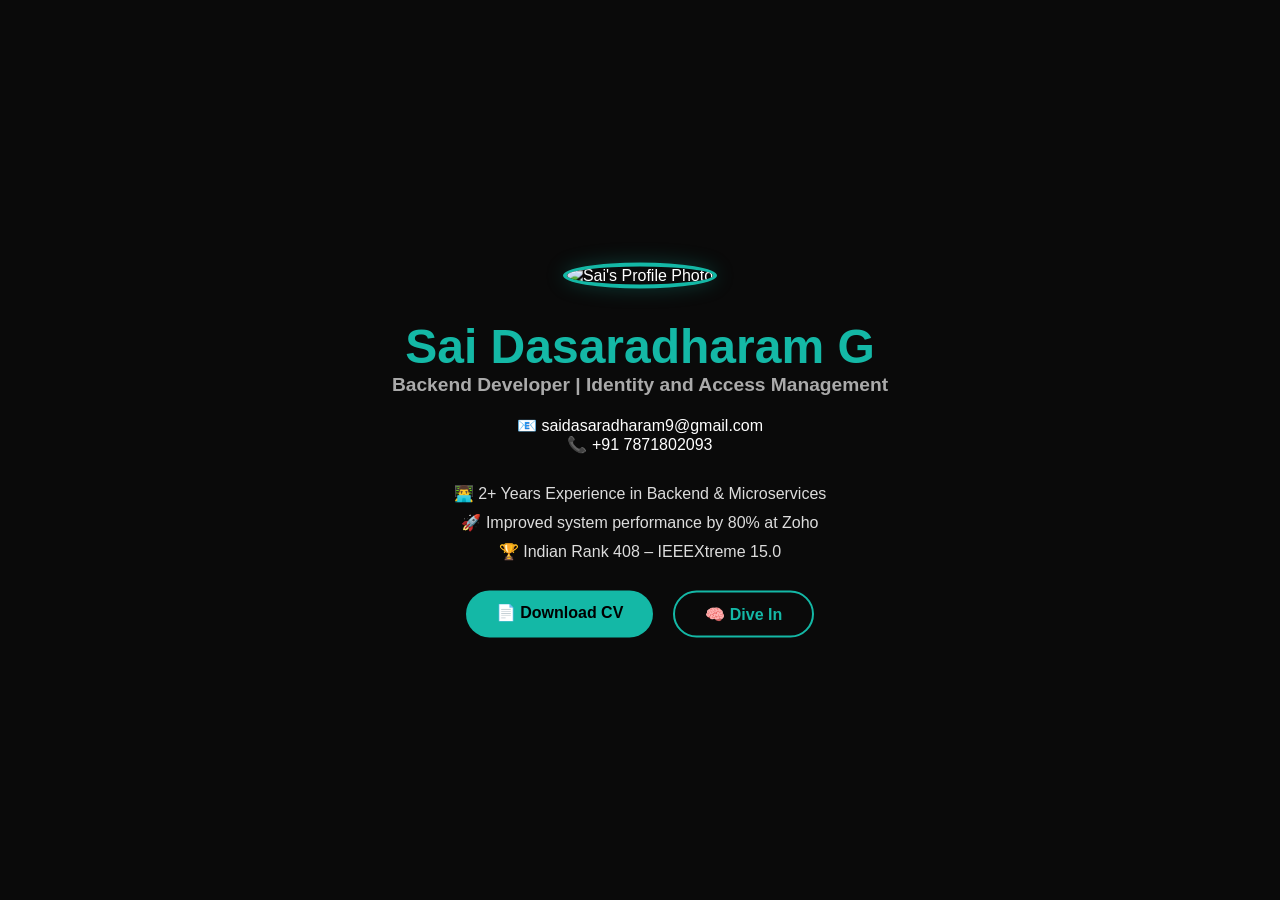
==== index.html @ e0811bea "Initial portfolio commit" ====
<!DOCTYPE html>
<html lang="en">
<head>
  <meta charset="UTF-8" />
  <meta name="viewport" content="width=device-width, initial-scale=1.0" />
  <title>Sai Dasaradharam G | Portfolio</title>
  <link rel="stylesheet" href="style.css" />
</head>
<body>
  <canvas id="bgCanvas"></canvas>
  <div class="main-container">
  <div class="profile">
    <img src="assets/sai.jpg" alt="Sai's Profile Photo" class="profile-pic" />
  </div>
  <h1 class="title">Sai Dasaradharam G</h1>
  <h2><p class="subtitle">Backend Developer | Identity and Access Management</p></h2>

  <div class="contact">
    <p class="contact-info">📧 saidasaradharam9@gmail.com</p>
    <p class="contact-info">📞 +91 7871802093</p>
  </div>

  <ul class="highlights">
    <li>👨‍💻 2+ Years Experience in Backend & Microservices</li>
    <li>🚀 Improved system performance by 80% at Zoho</li>
    <li>🏆 Indian Rank 408 – IEEEXtreme 15.0</li>
  </ul>

  <div class="buttons">
    <a href="assets/sai_cv.pdf" class="btn" >📄 Download CV</a>
    <a href="sai.html" class="btn fun">🧠 Dive In</a>
  </div>
</div>
</body>
---- style.css ----
* {
  margin: 0;
  padding: 0;
  box-sizing: border-box;
}

body, html {
  height: 100%;
  font-family: 'Segoe UI', sans-serif;
  background: #0a0a0a;
  color: #fff;
  overflow: hidden;
}
canvas {
  position: fixed;
  top: 0;
  left: 0;
  z-index: -1;
}

.main-container {
  text-align: center;
  position: absolute;
  top: 50%;
  left: 50%;
  transform: translate(-50%, -50%);
  width: 90%;
  max-width: 700px;
}

.title {
  font-size: 3rem;
  color: #14b8a6;
}

.subtitle {
  font-size: 1.2rem;
  color: #aaa;
  margin-bottom: 20px;
}

.contact-glow {
  font-size: 1.1rem;
  color: #00ffe1;
  margin: 10px 0;
  animation: glow 1.5s ease-in-out infinite alternate;
}

@keyframes glow {
  from {
    text-shadow: 0 0 5px #14b8a6;
  }
  to {
    text-shadow: 0 0 20px #0ff, 0 0 40px #0ff;
  }
}

.highlights {
  list-style: none;
  margin: 30px 0;
  font-size: 1rem;
  color: #ddd;
}

.highlights li {
  margin: 10px 0;
}

.buttons {
  margin-top: 30px;
  display: flex;
  justify-content: center;
  gap: 20px;
  flex-wrap: wrap;
}

.btn {
  background-color: #14b8a6;
  color: #000;
  text-decoration: none;
  padding: 12px 30px;
  border-radius: 30px;
  font-weight: bold;
  transition: 0.3s ease;
}

.btn:hover {
  background-color: #0d9488;
  transform: scale(1.05);
}

.btn.fun {
  background: transparent;
  border: 2px solid #14b8a6;
  color: #14b8a6;
}

.btn.fun:hover {
  background-color: #14b8a6;
  color: #000;
}
.btn.fun:active {
  transform: scale(0.95);
}
/* Profile Image Styling */
.profile {
  margin-bottom: 30px;
}

.profile-pic {
  width: 160px;
  height: 160px;
  object-fit: cover;
  border-radius: 50%;
  border: 4px solid #14b8a6;
  box-shadow: 0 0 20px #14b8a644;
  transition: transform 0.4s ease;
}

.profile-pic:hover {
  transform: scale(1.05);
}

/* SVG Background Decoration */
.bg-decor {
  position: fixed;
  top: 0;
  left: 0;
  z-index: -2;
  opacity: 0.3;
  pointer-events: none;
}
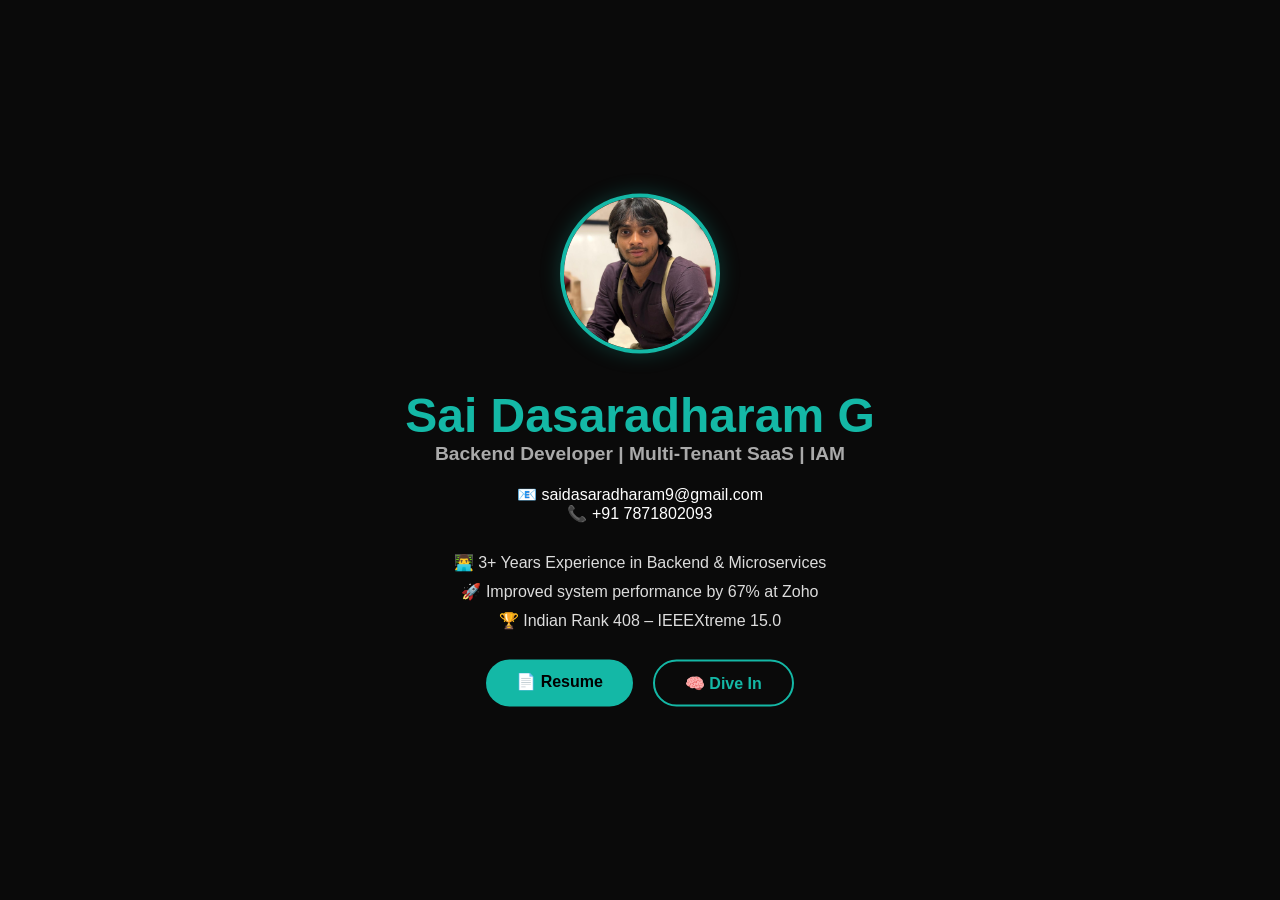
==== commit a79b24e2: "Update in content" ====
--- a/index.html
+++ b/index.html
@@ -13,7 +13,7 @@
     <img src="assets/sai.jpg" alt="Sai's Profile Photo" class="profile-pic" />
   </div>
   <h1 class="title">Sai Dasaradharam G</h1>
-  <h2><p class="subtitle">Backend Developer | Identity and Access Management</p></h2>
+  <h2><p class="subtitle">Backend Developer | Multi-Tenant SaaS | IAM</p></h2>
 
   <div class="contact">
     <p class="contact-info">📧 saidasaradharam9@gmail.com</p>
@@ -21,13 +21,13 @@
   </div>
 
   <ul class="highlights">
-    <li>👨‍💻 2+ Years Experience in Backend & Microservices</li>
-    <li>🚀 Improved system performance by 80% at Zoho</li>
+    <li>👨‍💻 3+ Years Experience in Backend & Microservices</li>
+    <li>🚀 Improved system performance by 67% at Zoho</li>
     <li>🏆 Indian Rank 408 – IEEEXtreme 15.0</li>
   </ul>
 
   <div class="buttons">
-    <a href="assets/sai_cv.pdf" class="btn" >📄 Download CV</a>
+    <a href="assets/Sai Dasaradha Ram G - SDE.pdf" class="btn" >📄 Resume</a>
     <a href="sai.html" class="btn fun">🧠 Dive In</a>
   </div>
 </div>
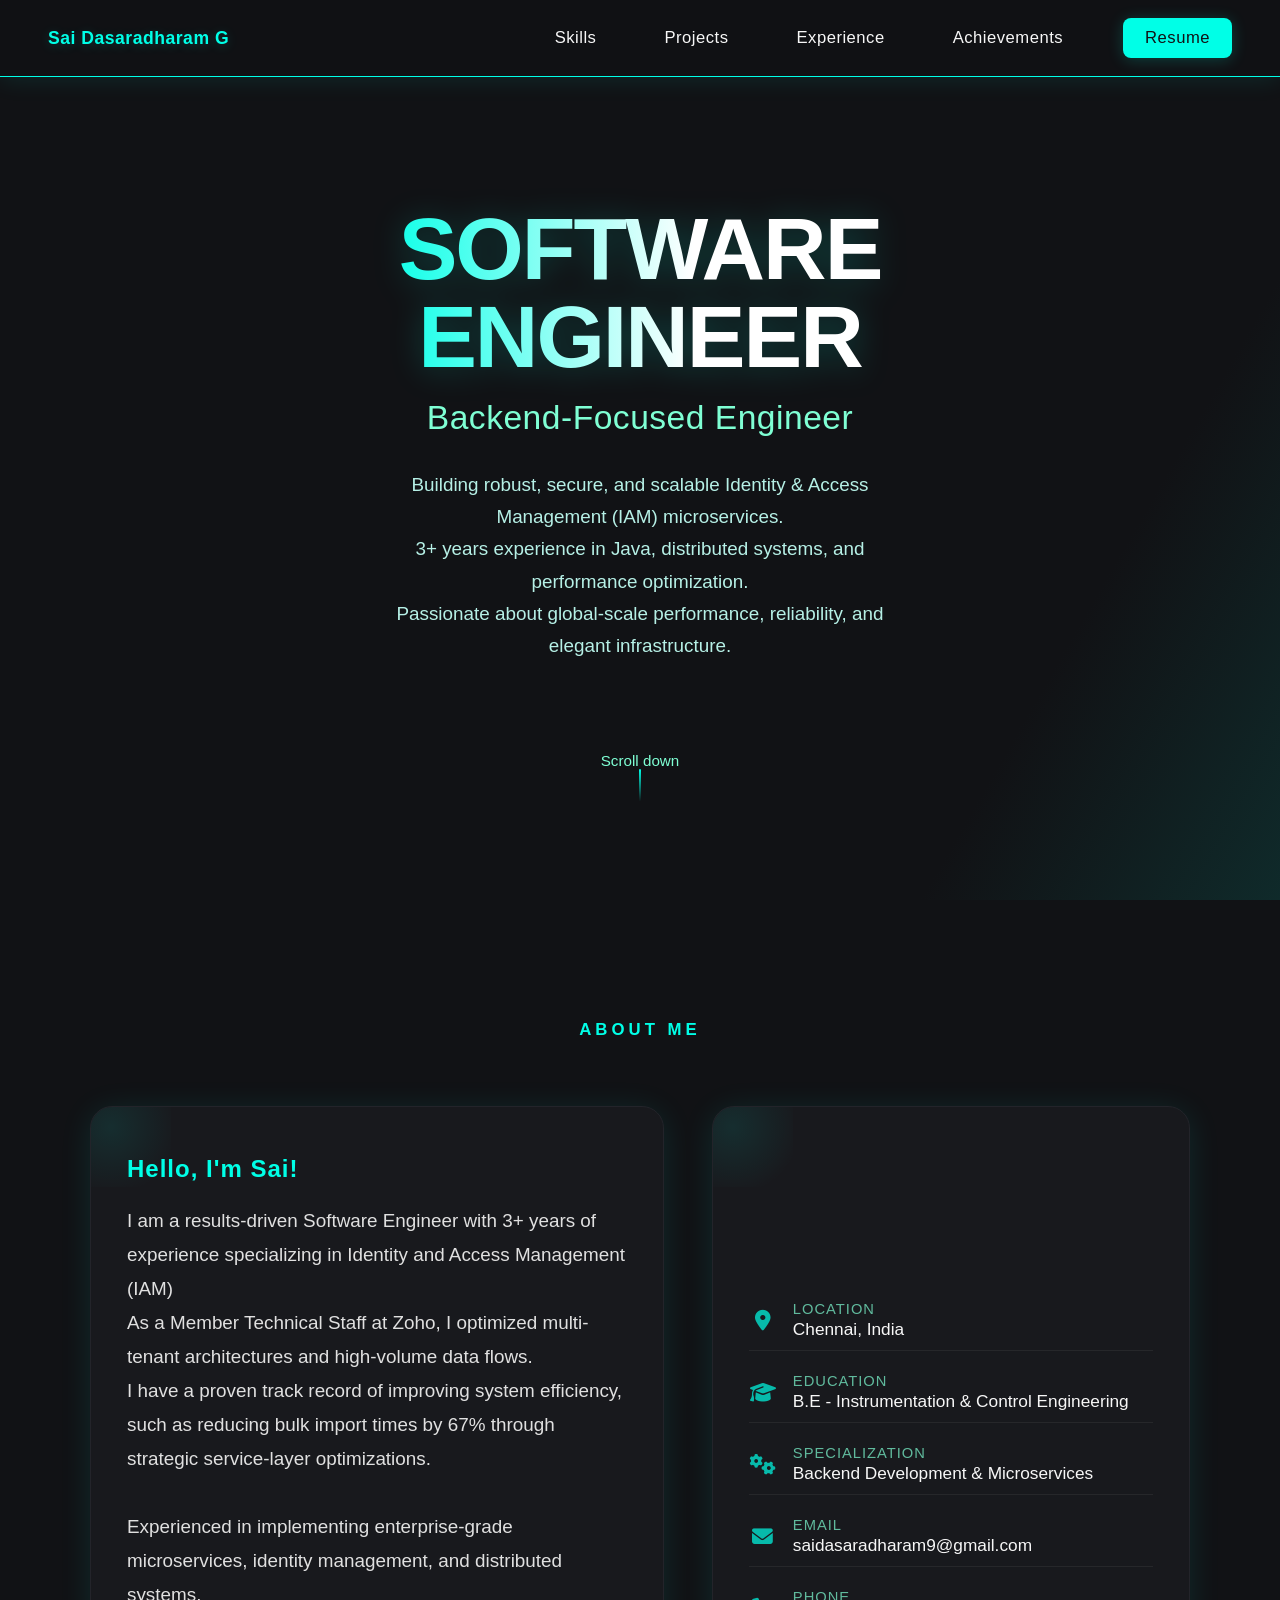
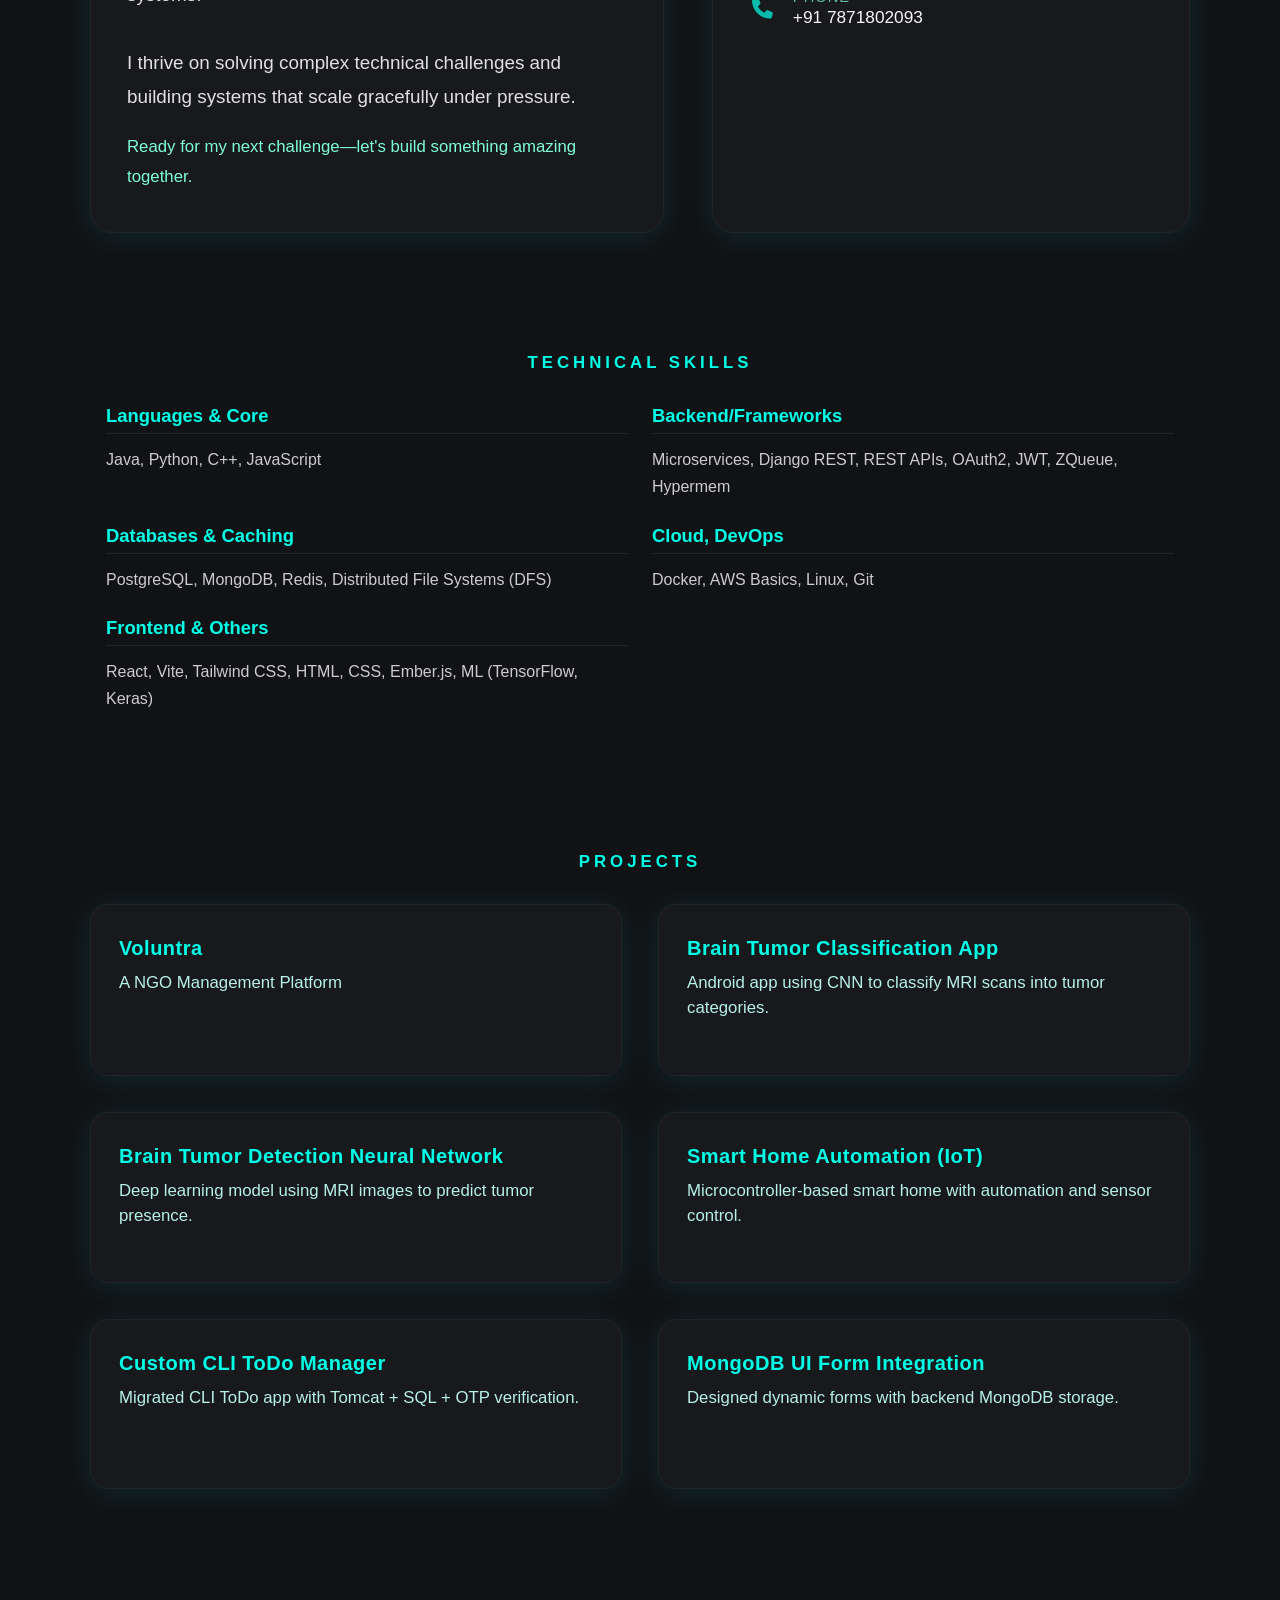
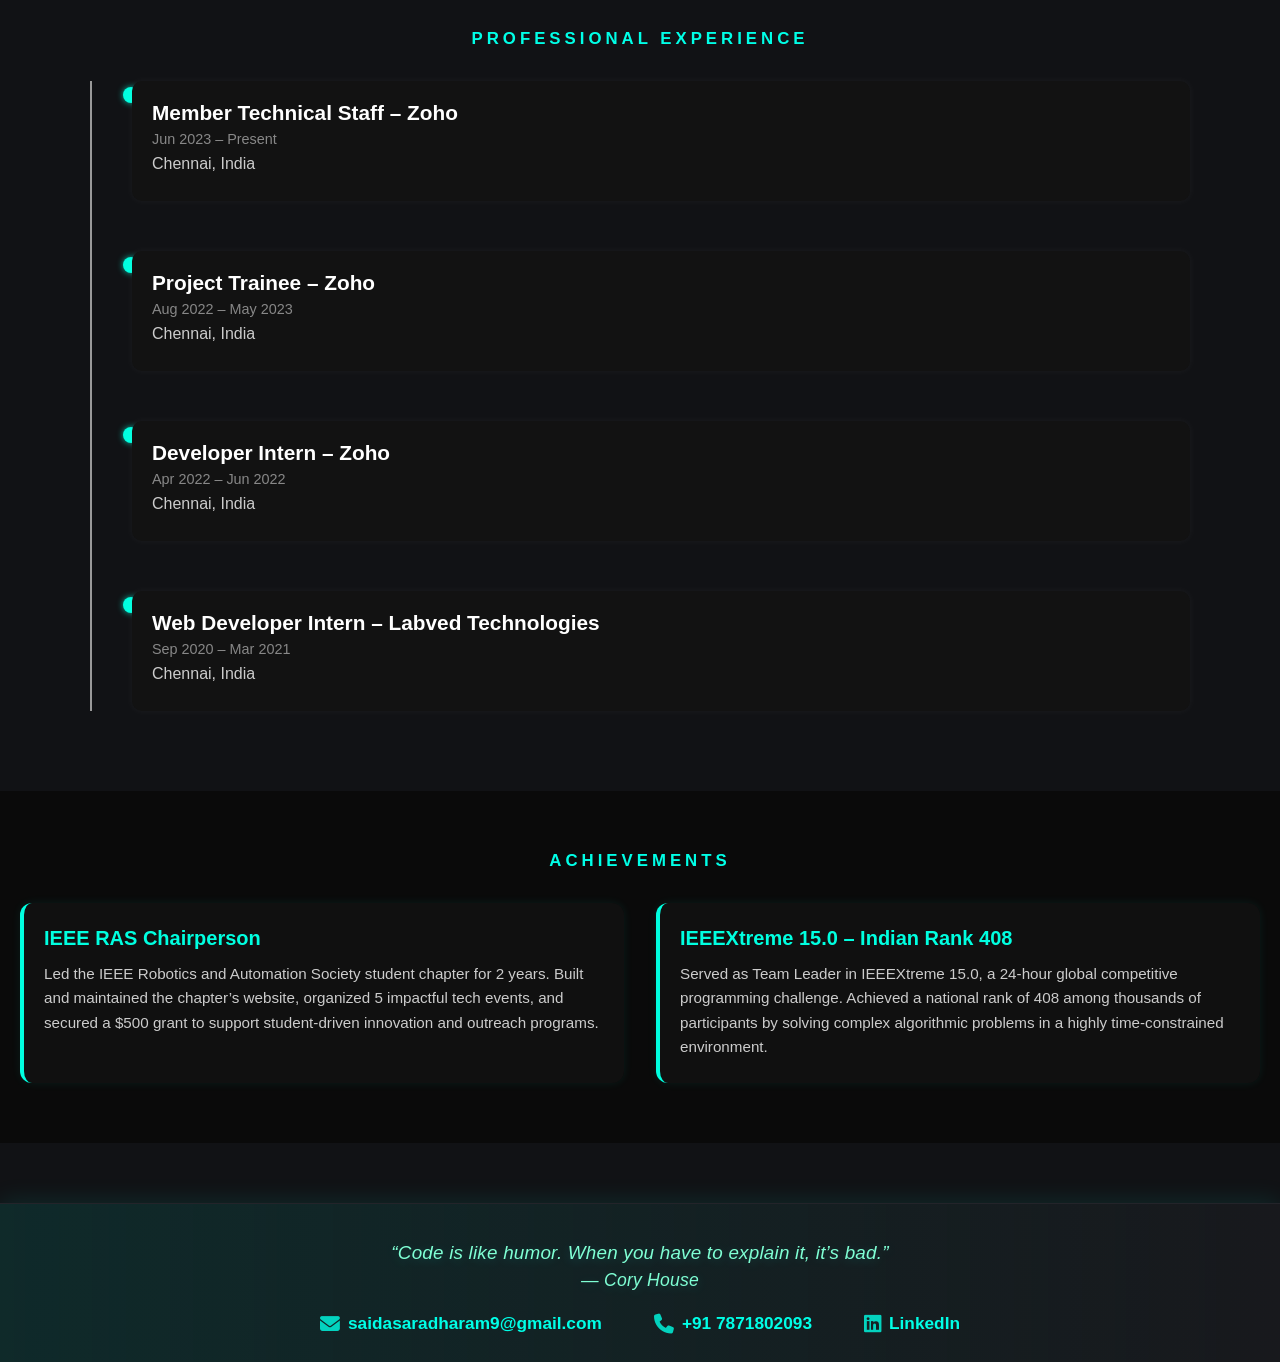
==== commit d73e664e: "Updating the file names" ====
--- a/index.html
+++ b/index.html
@@ -1,34 +1,953 @@
 <!DOCTYPE html>
 <html lang="en">
 <head>
-  <meta charset="UTF-8" />
-  <meta name="viewport" content="width=device-width, initial-scale=1.0" />
-  <title>Sai Dasaradharam G | Portfolio</title>
-  <link rel="stylesheet" href="style.css" />
+    <meta charset="UTF-8">
+    <meta name="viewport" content="width=device-width, initial-scale=1.0">
+    <meta name="description" content="Backend Engineer specializing in IAM, distributed systems, and scalable Java microservices.">
+    <meta property="og:title" content="Sai Dasaradharam G – Backend Engineer">
+
+    <title>Sai Dasaradharam G — Software Engineer | IAM & Distributed Systems</title>
+    <link rel="stylesheet" href="https://cdnjs.cloudflare.com/ajax/libs/font-awesome/6.4.2/css/all.min.css">
+    <style>
+        :root {
+            --accent: #00ffe7;
+            --bg: #111215;
+            --bg2: #18191d;
+            --text: #f7f7f7;
+            --muted: #7fffd4;
+            --card: #18191d;
+            --border: #23242a;
+            --shadow: 0 4px 32px #00ffe71a;
+        }
+        * { margin: 0; padding: 0; box-sizing: border-box; }
+        html, body {
+            width: 100%; min-height: 100vh;
+            background: var(--bg); color: var(--text);
+            font-family: 'Inter', 'Segoe UI', Arial, sans-serif;
+            scroll-behavior: smooth;
+        }
+        body { overflow-x: hidden; }
+        header.navbar {
+            width: 100%; position: fixed; top: 0; left: 0; z-index: 100;
+            background: rgba(17,18,21,0.96); backdrop-filter: blur(10px);
+            display: flex; justify-content: space-between; align-items: center;
+            padding: 18px 48px; border-bottom: 1.5px solid var(--accent);
+            box-shadow: 0 2px 24px #00ffe71a;
+            font-family: inherit;
+            animation: headerFadeIn 1.2s cubic-bezier(.77,0,.18,1) 0.1s both;
+        }
+        @keyframes headerFadeIn { from { opacity: 0; transform: translateY(-40px);} to { opacity: 1; transform: translateY(0);} }
+        .logo {
+            font-size: 1.1rem; font-weight: 700; letter-spacing: 0.5px;
+            color: var(--accent); text-shadow: 0 2px 12px #00ffe733;
+            transition: letter-spacing 0.3s;
+        }
+        .logo:hover { letter-spacing: 2px; }
+        .nav-links { display: flex; gap: 32px; align-items: center; }
+        .nav-links a {
+            color: var(--text); text-decoration: none; font-weight: 500;
+            font-size: 1.04rem; letter-spacing: 0.5px; padding: 8px 18px;
+            border-radius: 8px; transition: background 0.2s, color 0.2s, box-shadow 0.2s;
+            position: relative; z-index: 1;
+        }
+        .nav-links a:hover, .nav-links a:focus {
+            background: var(--accent); color: #111215; box-shadow: 0 2px 16px #00ffe733; outline: none;
+        }
+        .cv-btn {
+            background: var(--accent); color: #111215 !important; font-weight: 700;
+            border-radius: 10px; padding: 10px 22px !important; box-shadow: 0 2px 16px #00ffe733;
+            border: none; margin-left: 10px; display: inline-block; position: relative;
+            transition: background 0.2s, color 0.2s, box-shadow 0.2s;
+        }
+        .cv-btn:hover, .cv-btn:focus {
+            background: #fff; color: var(--accent) !important; box-shadow: 0 4px 24px #00ffe755; outline: none;
+        }
+        @media (max-width: 700px) {
+            .nav-links { gap: 10px; }
+            .nav-links a, .cv-btn { font-size: 0.97rem; padding: 7px 10px !important; }
+            header.navbar { padding: 12px 8px; }
+        }
+        .hero {
+            min-height: 100vh; display: flex; align-items: center; justify-content: center; flex-direction: column;
+            padding: 0 24px; background: linear-gradient(120deg, var(--bg) 80%, #00ffe71a 100%);
+            position: relative; overflow: hidden;
+        }
+        .hero-content { text-align: center; margin-top: 110px; animation: fadeInUp 1.2s cubic-bezier(.77,0,.18,1) 0.3s both; }
+        @keyframes fadeInUp { from { opacity: 0; transform: translateY(60px);} to { opacity: 1; transform: translateY(0);} }
+        .hero-title {
+            font-size: clamp(2.7rem, 8vw, 5.5rem); font-weight: 900; letter-spacing: -2px; line-height: 1;
+            background: linear-gradient(90deg, var(--accent), #fff 60%);
+            -webkit-background-clip: text; -webkit-text-fill-color: transparent; background-clip: text;
+            filter: drop-shadow(0 2px 16px #00ffe733);
+            animation: popIn 1.1s cubic-bezier(.77,0,.18,1) 0.5s both;
+        }
+        @keyframes popIn {
+            0% { opacity: 0; transform: scale(0.8);}
+            80% { opacity: 1; transform: scale(1.05);}
+            100% { opacity: 1; transform: scale(1);}
+        }
+        .hero-subtitle {
+            font-size: clamp(1.1rem, 4vw, 2.1rem); font-weight: 400; color: var(--muted);
+            margin: 18px 0 32px 0; letter-spacing: 0.5px; opacity: 0.85;
+            animation: fadeInUp 1.2s cubic-bezier(.77,0,.18,1) 0.7s both;
+        }
+        .hero-description {
+            font-size: clamp(1rem, 2vw, 1.18rem); line-height: 1.7; max-width: 540px; margin: 0 auto 60px;
+            color: #b6f0e6; opacity: 0.92; animation: fadeInUp 1.2s cubic-bezier(.77,0,.18,1) 0.9s both;
+        }
+        .scroll-indicator {
+            margin-top: 30px; display: flex; flex-direction: column; align-items: center; gap: 6px;
+            cursor: pointer; opacity: 0.7; transition: opacity 0.2s;
+            animation: fadeInUp 1.2s cubic-bezier(.77,0,.18,1) 1.1s both;
+        }
+        .scroll-indicator:hover { opacity: 1; }
+        .scroll-line {
+            width: 2px; height: 36px;
+            background: linear-gradient(180deg, var(--accent), transparent 90%);
+            border-radius: 2px; animation: scrollPulse 1.5s infinite;
+        }
+        @keyframes scrollPulse { 0%, 100% { opacity: 0.3; } 50% { opacity: 1; } }
+        .floating-accent {
+            position: absolute; top: 10%; left: 80%; width: 160px; height: 160px;
+            background: radial-gradient(circle at 60% 40%, var(--accent) 0%, transparent 80%);
+            opacity: 0.13; border-radius: 50%; pointer-events: none;
+            animation: floatAccent 7s ease-in-out infinite alternate; z-index: 0;
+        }
+        @keyframes floatAccent { 0% { transform: translateY(0) scale(1);} 100% { transform: translateY(30px) scale(1.1);} }
+        .about {
+            min-height: 70vh; padding: 120px 0 60px 0; max-width: 1100px; margin: 0 auto;
+            display: flex; flex-direction: column; align-items: center; gap: 48px;
+            animation: fadeInUp 1.2s cubic-bezier(.77,0,.18,1) 1.1s both;
+        }
+        .section-title {
+            font-size: 1.05rem; text-transform: uppercase; letter-spacing: 4px; color: var(--accent);
+            opacity: 0.7; margin-bottom: 18px; font-weight: 600; text-align: center;
+            animation: fadeInUp 1.2s cubic-bezier(.77,0,.18,1) 1.2s both;
+        }
+        .about-grid {
+            display: grid; grid-template-columns: 1.2fr 1fr; gap: 48px; width: 100%; align-items: stretch;
+        }
+        .about-card {
+            background: var(--card); border-radius: 22px; box-shadow: var(--shadow); border: 1px solid var(--border);
+            padding: 40px 36px; display: flex; flex-direction: column; justify-content: center;
+            animation: cardFadeIn 1.2s cubic-bezier(.77,0,.18,1) 1.3s both; position: relative; overflow: hidden;
+            transition: box-shadow 0.3s, border-color 0.3s;
+        }
+        .about-card:hover { box-shadow: 0 8px 40px #00ffe733; border-color: var(--accent);}
+        @keyframes cardFadeIn { from { opacity: 0; transform: translateY(40px);} to { opacity: 1; transform: translateY(0);} }
+        .about-card::before {
+            content: ""; position: absolute; top: -40px; left: -40px; width: 120px; height: 120px;
+            background: radial-gradient(circle, var(--accent) 0%, transparent 80%);
+            opacity: 0.09; z-index: 0; pointer-events: none; animation: floatAccent 6s ease-in-out infinite alternate;
+        }
+        .about-text {
+            font-size: 1.18rem; line-height: 1.8; color: #e0e0e0; font-weight: 300; z-index: 1; position: relative;
+            animation: fadeInLeft 1.1s cubic-bezier(.77,0,.18,1) 1.4s both;
+        }
+        @keyframes fadeInLeft { from { opacity: 0; transform: translateX(-40px);} to { opacity: 1; transform: translateX(0);} }
+        .about-details {
+            display: flex; flex-direction: column; gap: 22px; z-index: 1; position: relative;
+            animation: fadeInRight 1.1s cubic-bezier(.77,0,.18,1) 1.5s both;
+        }
+        @keyframes fadeInRight { from { opacity: 0; transform: translateX(40px);} to { opacity: 1; transform: translateX(0);} }
+        .detail-item {
+            display: flex; align-items: center; gap: 16px; padding: 0 0 10px 0;
+            border-bottom: 1px solid rgba(255,255,255,0.06); transition: background 0.2s;
+        }
+        .detail-item:last-child { border-bottom: none; }
+        .detail-icon { font-size: 1.3rem; color: var(--accent); opacity: 0.7; min-width: 28px; text-align: center; }
+        .detail-label {
+            font-size: 0.92rem; text-transform: uppercase; letter-spacing: 1px; color: var(--muted);
+            margin-bottom: 2px; opacity: 0.7; font-weight: 500;
+        }
+        .detail-value { font-size: 1.08rem; font-weight: 500; color: var(--text); }
+        @media (max-width: 900px) {
+            .about-grid { grid-template-columns: 1fr; gap: 32px; }
+            .about-card { padding: 32px 16px; }
+            .about { padding: 90px 8px 40px 8px; }
+        }
+        @media (max-width: 600px) {
+            .hero { padding: 0 4px; }
+            .about { padding: 70px 2px 30px 2px; }
+            .about-card { padding: 22px 6px; }
+            .hero-title { font-size: 2.1rem; }
+            .about-text, .detail-value { font-size: 1rem; }
+        }
+        .projects, .experience, .contact {
+            max-width: 1100px; margin: 0 auto 80px auto; padding: 60px 0 0 0;
+            animation: fadeInUp 1.2s cubic-bezier(.77,0,.18,1) both;
+        }
+        .projects-3col {
+            display: grid; grid-template-columns: repeat(3, 1fr); gap: 36px;
+        }
+        .project-card {
+            background: var(--card); border-radius: 18px; box-shadow: var(--shadow); border: 1px solid var(--border);
+            padding: 32px 28px 28px 28px; display: flex; flex-direction: column; justify-content: flex-start;
+            min-height: 170px; position: relative; transition: box-shadow 0.3s, border-color 0.3s, transform 0.2s;
+            z-index: 1; animation: cardFadeIn 1.2s cubic-bezier(.77,0,.18,1) both;
+        }
+        .project-card:hover {
+            box-shadow: 0 8px 40px #00ffe733; border-color: var(--accent); transform: translateY(-6px) scale(1.025);
+        }
+        .project-title-lg { font-size: 1.45rem; font-weight: 800; letter-spacing: 0.5px; color: #fff; margin-bottom: 12px; }
+        .project-card p { color: #b6f0e6; font-size: 1.05rem; margin-bottom: 18px; line-height: 1.5; }
+        .read-more {
+            display: block; color: #aaa; max-height: 0; overflow: hidden;
+            transition: max-height 0.5s ease; margin-top: 8px;
+        }
+        .project-card:hover .read-more { max-height: 400px; }
+        .slide-in-left { animation: slideInLeft 1.1s cubic-bezier(.77,0,.18,1) both; }
+        .slide-in-right { animation: slideInRight 1.1s cubic-bezier(.77,0,.18,1) both; }
+        @keyframes slideInLeft { from { opacity: 0; transform: translateX(-60px);} to { opacity: 1; transform: translateX(0);} }
+        @keyframes slideInRight { from { opacity: 0; transform: translateX(60px);} to { opacity: 1; transform: translateX(0);} }
+        @media (max-width: 1100px) { .projects-3col { grid-template-columns: 1fr 1fr; } }
+        @media (max-width: 900px) {
+            .projects-grid { grid-template-columns: 1fr; gap: 24px; }
+            .projects, .experience, .contact { padding: 36px 8px 0 8px; }
+            .achievement-grid { grid-template-columns: 1fr; }
+        }
+        @media (max-width: 700px) { .projects-3col { grid-template-columns: 1fr; } }
+        @media (max-width: 600px) {
+            .projects, .experience, .contact { padding: 24px 2px 0 2px; margin-bottom: 40px; }
+            .project-card { padding: 16px 8px 14px 8px; min-height: 120px; }
+        }
+        .timeline {
+            position: relative; margin: 20px 0; padding-left: 40px; border-left: 2px solid #999;
+        }
+        .timeline-item { position: relative; margin-bottom: 50px; }
+        .timeline-dot {
+            width: 16px; height: 16px; background-color: #00ffe0; border-radius: 50%;
+            position: absolute; left: -9px; top: 6px; box-shadow: 0 0 6px rgba(0, 255, 224, 0.7);
+        }
+        .timeline-content {
+            background-color: #121212; padding: 20px; border-radius: 10px; color: #ccc;
+            transition: all 0.3s ease; box-shadow: 0 0 8px rgba(255, 255, 255, 0.05); position: relative;
+        }
+        .timeline-content h3 { font-size: 1.3rem; color: #fff; margin-bottom: 6px; }
+        .timeline-content .date { font-size: 0.9rem; color: #888; display: block; margin-bottom: 8px; }
+        .know-more {
+            display: block; max-height: 0; overflow: hidden; color: #aaa;
+            transition: max-height 0.5s ease; margin-top: 8px; font-size: 0.95rem; line-height: 1.5;
+        }
+        .timeline-content:hover .know-more { max-height: 300px; }
+        @media (max-width: 700px) {
+            .timeline { padding-left: 20px; }
+            .timeline-content { padding: 16px; }
+        }
+        .achievements {
+            padding: 60px 20px; background-color: #0a0a0a; color: #eee;
+        }
+        .achievement-grid {
+            display: grid; grid-template-columns: repeat(2, 1fr); gap: 32px;
+        }
+        .achievement-card {
+            background: rgba(18, 18, 18, 0.8); border-left: 4px solid #00ffe0;
+            padding: 24px 20px; border-radius: 12px; box-shadow: 0 0 10px rgba(0, 255, 224, 0.08);
+            transition: transform 0.3s ease, box-shadow 0.3s ease;
+        }
+        .achievement-card h3 { font-size: 1.25rem; color: #00ffe0; margin-bottom: 12px; }
+        .achievement-card p { font-size: 0.95rem; color: #ccc; line-height: 1.6; }
+        .achievement-card:hover {
+            transform: translateY(-6px); box-shadow: 0 0 20px rgba(0, 255, 224, 0.15);
+        }
+        @media (max-width: 900px) { .achievement-grid { grid-template-columns: 1fr; } }
+        .fun-footer {
+            width: 100%; background: linear-gradient(90deg, #00ffe71a 0%, var(--bg2) 100%);
+            color: var(--text); padding: 38px 0 24px 0; text-align: center;
+            border-top: 1px solid var(--border); box-shadow: 0 -2px 24px #00ffe71a;
+            margin-top: 60px; position: relative; z-index: 10; font-family: inherit;
+            animation: fadeInUp 1.2s cubic-bezier(.77,0,.18,1) 0.2s both;
+        }
+        .footer-quote {
+            font-size: 1.18rem; font-style: italic; color: var(--muted); margin-bottom: 18px;
+            letter-spacing: 0.2px; text-shadow: 0 2px 12px #00ffe733;
+            animation: popIn 1.1s cubic-bezier(.77,0,.18,1) 0.3s both;
+        }
+        .footer-contact {
+            display: flex; justify-content: center; gap: 32px; flex-wrap: wrap; margin-top: 8px;
+            font-size: 1.08rem; animation: fadeInUp 1.2s cubic-bezier(.77,0,.18,1) 0.5s both;
+        }
+        .footer-contact a {
+            color: var(--accent); text-decoration: none; font-weight: 600;
+            transition: color 0.2s, text-shadow 0.2s; display: inline-flex; align-items: center;
+            gap: 8px; padding: 4px 10px; border-radius: 6px;
+        }
+        .footer-contact a:hover {
+            color: #000000; background: var(--accent); text-shadow: 0 2px 12px #00ffe733;
+        }
+        .footer-contact i { font-size: 1.15em; opacity: 0.8; }
+        @media (max-width: 600px) {
+            .fun-footer { padding: 24px 2px 14px 2px; }
+            .footer-contact { gap: 12px; font-size: 0.98rem; flex-direction: column; }
+            .footer-quote { font-size: 1rem; }
+        }
+    </style>
 </head>
 <body>
-  <canvas id="bgCanvas"></canvas>
-  <div class="main-container">
-  <div class="profile">
-    <img src="assets/sai.jpg" alt="Sai's Profile Photo" class="profile-pic" />
+    <div class="floating-accent"></div>
+    <header class="navbar">
+        <div class="logo">Sai Dasaradharam G</div>
+        <nav class="nav-links">
+            <a href="#skills">Skills</a> 
+            <a href="#projects">Projects</a>
+            <a href="#experience">Experience</a>
+            <a href="#achievements">Achievements</a>
+            <a href="assets/sai_cv.pdf" download class="cv-btn">Resume</a>
+        </nav>
+    </header>
+    <section class="hero" id="home">
+        <div class="hero-content">
+            <h1 class="hero-title">SOFTWARE<br>ENGINEER</h1>
+            <p class="hero-subtitle">Backend-Focused Engineer</p>
+            <p class="hero-description">
+                Building robust, secure, and scalable Identity & Access Management (IAM) microservices.<br>
+                3+ years experience in Java, distributed systems, and performance optimization.<br>
+                Passionate about global-scale performance, reliability, and elegant infrastructure.
+            </p>
+        </div>
+        <div class="scroll-indicator" onclick="document.getElementById('about').scrollIntoView({behavior:'smooth'})"></div>
+            <span style="font-size:0.95rem; color:var(--muted);">Scroll down</span>
+            <div class="scroll-line"></div>
+        </div>
+    </section>
+    <section class="about" id="about">
+        <div class="section-title">About Me</div>
+        <div class="about-grid">
+            <div class="about-card">
+                <div class="about-text">
+                    <span style="font-size:1.5rem; color:var(--accent); font-weight:700; letter-spacing:1px; display:block; margin-bottom:14px; animation: popIn 1.1s cubic-bezier(.77,0,.18,1) 1.6s both;">Hello, I'm Sai!</span>
+                    I am a results-driven Software Engineer with 3+ years of experience specializing in Identity and Access Management (IAM)<br>
+                    As a Member Technical Staff at Zoho, I optimized multi-tenant architectures and high-volume data flows.<br>
+                    I have a proven track record of improving system efficiency, such as reducing bulk import times by 67% through strategic service-layer optimizations.<br><br>
+                    Experienced in implementing enterprise-grade microservices, identity management, and distributed systems.<br><br>
+                    I thrive on solving complex technical challenges and building systems that scale gracefully under pressure.<br>
+                    <span style="color:var(--muted); font-size:1.05rem; display:block; margin-top:18px;">Ready for my next challenge—let's build something amazing together.</span>
+                </div>
+            </div>
+            <div class="about-card about-details">
+                <div class="detail-item">
+                    <span class="detail-icon"><i class="fas fa-map-marker-alt"></i></span>
+                    <div>
+                        <div class="detail-label">Location</div>
+                        <div class="detail-value">Chennai, India</div>
+                    </div>
+                </div>
+                <div class="detail-item">
+                    <span class="detail-icon"><i class="fas fa-graduation-cap"></i></span>
+                    <div>
+                        <div class="detail-label">Education</div>
+                        <div class="detail-value">B.E - Instrumentation & Control Engineering</div>
+                    </div>
+                </div>
+                <div class="detail-item">
+                    <span class="detail-icon"><i class="fas fa-cogs"></i></span>
+                    <div>
+                        <div class="detail-label">Specialization</div>
+                        <div class="detail-value">Backend Development & Microservices</div>
+                    </div>
+                </div>
+                <div class="detail-item">
+                    <span class="detail-icon"><i class="fas fa-envelope"></i></span>
+                    <div>
+                        <div class="detail-label">Email</div>
+                        <div class="detail-value">saidasaradharam9@gmail.com</div>
+                    </div>
+                </div>
+                <div class="detail-item">
+                    <span class="detail-icon"><i class="fas fa-phone"></i></span>
+                    <div>
+                        <div class="detail-label">Phone</div>
+                        <div class="detail-value">+91 7871802093</div>
+                    </div>
+                </div>
+            </div>
+        </div>
+    </section>
+
+
+<!-- Technical Skills Section -->
+    <section class="skills" id="skills" style="max-width: 1100px; margin: 0 auto 80px auto; padding: 60px 0 0 0;">
+        <div class="section-title" style="margin-bottom:32px;">Technical Skills</div>
+        <div class="skills-grid" style="display: grid; grid-template-columns: repeat(2, 1fr); gap: 24px; padding: 0 16px;">
+
+            <!-- Category 1: Languages & Core Backend -->
+            <div class="skills-category">
+                <h4 style="font-size: 1.15rem; color: var(--accent); margin-bottom: 12px; border-bottom: 1px solid var(--border); padding-bottom: 6px;">Languages & Core</h4>
+                <p style="font-size: 1rem; color: #ccc; line-height: 1.7;">
+                    Java, Python, C++, JavaScript
+                </p>
+            </div>
+            
+            <!-- Category 2: Backend Frameworks & Architecture -->
+            <div class="skills-category">
+                <h4 style="font-size: 1.15rem; color: var(--accent); margin-bottom: 12px; border-bottom: 1px solid var(--border); padding-bottom: 6px;">Backend/Frameworks</h4>
+                <p style="font-size: 1rem; color: #ccc; line-height: 1.7;">
+                    Microservices, Django REST, REST APIs, OAuth2, JWT, ZQueue, Hypermem
+                </p>
+            </div>
+            
+            <!-- Category 3: Databases & Caching -->
+            <div class="skills-category">
+                <h4 style="font-size: 1.15rem; color: var(--accent); margin-bottom: 12px; border-bottom: 1px solid var(--border); padding-bottom: 6px;">Databases & Caching</h4>
+                <p style="font-size: 1rem; color: #ccc; line-height: 1.7;">
+                    PostgreSQL, MongoDB, Redis, Distributed File Systems (DFS)
+                </p>
+            </div>
+            
+            <!-- Category 4: Cloud, DevOps & Tools -->
+            <div class="skills-category">
+                <h4 style="font-size: 1.15rem; color: var(--accent); margin-bottom: 12px; border-bottom: 1px solid var(--border); padding-bottom: 6px;">Cloud, DevOps</h4>
+                <p style="font-size: 1rem; color: #ccc; line-height: 1.7;">
+                    Docker, AWS Basics, Linux, Git
+                </p>
+            </div>
+            
+            <!-- Category 5: Frontend & Others (To show Full-Stack capability) -->
+            <div class="skills-category">
+                <h4 style="font-size: 1.15rem; color: var(--accent); margin-bottom: 12px; border-bottom: 1px solid var(--border); padding-bottom: 6px;">Frontend & Others</h4>
+                <p style="font-size: 1rem; color: #ccc; line-height: 1.7;">
+                    React, Vite, Tailwind CSS, HTML, CSS, Ember.js, ML (TensorFlow, Keras)
+                </p>
+            </div>
+
+        </div>
+    </section>
+    <!-- End of Technical Skills Section -->
+
+    
+    <!-- Projects Section -->
+<section class="projects" id="projects">
+  <div class="section-title" style="margin-bottom:32px;">Projects</div>
+  <div class="projects-grid projects-3col">
+
+
+      <!-- Project 1 -->
+    <div class="project-card slide-in-left">
+      <h3 class="project-title-lg"> Voluntra </h3>
+      <p>
+        A NGO Management Platform
+        <span class="read-more">
+          The app is a multi-role platform designed for NGOs, volunteers, and corporate partners. Each type of user accesses the platform through a secure React + Django REST API system, where permissions and data visibility are tightly controlled through Role-Based Access Control (RBAC).
+        </span>
+      </p>
+    </div>
+
+    <!-- Project 2 -->
+    <div class="project-card slide-in-right">
+      <h3 class="project-title-lg">Brain Tumor Classification App</h3>
+      <p>
+        Android app using CNN to classify MRI scans into tumor categories.
+        <span class="read-more">
+          This mobile application leverages a Convolutional Neural Network (CNN) model trained on publicly available MRI datasets to accurately classify brain tumors into four categories: pituitary, glioma, meningioma, and no tumor. The app features a clean UI built using Android Studio, and processes user-uploaded images directly on the device to ensure data privacy. The model was optimized for mobile deployment using TensorFlow Lite, achieving fast inference times and high accuracy, making it a practical tool for early tumor detection.
+        </span>
+      </p>
+    </div>
+
+    <!-- Project 3 -->
+    <div class="project-card slide-in-left">
+      <h3 class="project-title-lg">Brain Tumor Detection Neural Network</h3>
+      <p>
+        Deep learning model using MRI images to predict tumor presence.
+        <span class="read-more">
+          This standalone deep learning model uses a custom-built neural network to classify MRI brain scans into tumor or non-tumor cases. Built using Keras and OpenCV, the project focused on extensive pre-processing techniques like histogram equalization and data augmentation. The model was trained on a balanced dataset, yielding over 92% validation accuracy. It also included heatmap visualizations (Grad-CAM) to explain the region of focus in scans, enhancing interpretability for medical professionals.
+        </span>
+      </p>
+    </div>
+
+    <!-- Project 4 -->
+    <div class="project-card slide-in-right">
+      <h3 class="project-title-lg">Smart Home Automation (IoT)</h3>
+      <p>
+        Microcontroller-based smart home with automation and sensor control.
+        <span class="read-more">
+          This project showcases a miniature smart home built using Arduino Uno and IoT sensors such as DHT11, PIR, and LDR modules. The system enables automated lighting, temperature monitoring, and motion-based security using a combination of sensor feedback and conditional logic. It was showcased at a college expo and received praise for practical implementation and user-friendly interaction. The automation logic was coded in embedded C and integrated with a mobile-based control panel using Bluetooth modules for real-time control.
+        </span>
+      </p>
+    </div>
+
+    <!-- Project 5 -->
+    <div class="project-card slide-in-left">
+      <h3 class="project-title-lg">Custom CLI ToDo Manager</h3>
+      <p>
+        Migrated CLI ToDo app with Tomcat + SQL + OTP verification.
+        <span class="read-more">
+          Rebuilt an existing CLI-based ToDo list manager as a web-enabled Java application using Apache Tomcat. Integrated a MySQL backend for persistent task storage and implemented secure user registration using OTP verification via email and SMS, utilizing third-party APIs. The application supports multiple user sessions, task categories, and deadline-based notifications. This project reflects full-stack development proficiency, from system design to security and user experience.
+        </span>
+      </p>
+    </div>
+
+    <!-- Project 6 -->
+    <div class="project-card slide-in-right">
+      <h3 class="project-title-lg">MongoDB UI Form Integration</h3>
+      <p>
+        Designed dynamic forms with backend MongoDB storage.
+        <span class="read-more">
+          Built a full-stack web app where dynamic user input forms feed data directly into a NoSQL MongoDB backend. Used HTML, CSS, and vanilla JS for the frontend and Node.js for handling server-side operations. Designed the schema for flexible document storage and implemented form validations and error handling. This project highlights database flexibility, real-time updates, and practical integration of user-centric design in modern web development.
+        </span>
+      </p>
+    </div>
+
   </div>
-  <h1 class="title">Sai Dasaradharam G</h1>
-  <h2><p class="subtitle">Backend Developer | Multi-Tenant SaaS | IAM</p></h2>
-
-  <div class="contact">
-    <p class="contact-info">📧 saidasaradharam9@gmail.com</p>
-    <p class="contact-info">📞 +91 7871802093</p>
+</section>
+
+<!-- CSS -->
+<style>
+  .projects-3col {
+    display: grid;
+    grid-template-columns: repeat(3, 1fr);
+    gap: 36px;
+  }
+
+  .project-card {
+    background-color: #121212;
+    padding: 24px;
+    border-radius: 12px;
+    box-shadow: 0 0 8px rgba(255, 255, 255, 0.1);
+    transition: all 0.3s ease;
+    position: relative;
+    overflow: hidden;
+    height: 100%;
+  }
+
+  .project-title-lg {
+    font-size: 1.45rem;
+    font-weight: 800;
+    letter-spacing: 0.5px;
+    color: #fff;
+    margin-bottom: 12px;
+  }
+
+  .project-card p {
+    font-size: 0.95rem;
+    color: #ccc;
+    line-height: 1.5;
+  }
+
+  .read-more {
+    display: block;
+    color: #aaa;
+    max-height: 0;
+    overflow: hidden;
+    transition: max-height 0.5s ease;
+    margin-top: 8px;
+  }
+
+  .project-card:hover .read-more {
+    max-height: 400px;
+  }
+
+  @media (max-width: 1100px) {
+    .projects-3col {
+      grid-template-columns: 1fr 1fr;
+    }
+  }
+
+  @media (max-width: 700px) {
+    .projects-3col {
+      grid-template-columns: 1fr;
+    }
+  }
+</style>
+<!-- Experience Section -->
+<section class="experience" id="experience">
+  <h1><div class="section-title" style="margin-bottom:32px;">Professional Experience</div></h1>
+  <div class="timeline">
+
+    <!-- Experience 1 -->
+    <div class="timeline-item">
+      <div class="timeline-dot"></div>
+      <div class="timeline-content slide-in-left">
+        <h3>Member Technical Staff – Zoho</h3>
+        <span class="date">Jun 2023 – Present</span>
+        <p>Chennai, India</p>
+        <span class="know-more">Contributed to the backend development of Identity and Access Management (IAM) microservices. Optimized performance by 80% using Java microservices (ZQueue) and Redis caching (Hypermem). Key achievements include enhancing secure provisioning via RBAC logic for 10,000+ users and engineering a bulk user creation feature, enabling the batch provisioning of over 10,000 users. Designed database schemas, implemented modular RESTful APIs, and actively participated in architectural design discussions and code reviews across the team.</span>
+      </div>
+    </div>
+
+    <!-- Experience 2 -->
+    <div class="timeline-item">
+      <div class="timeline-dot"></div>
+      <div class="timeline-content slide-in-right">
+        <h3>Project Trainee – Zoho</h3>
+        <span class="date">Aug 2022 – May 2023</span>
+        <p>Chennai, India</p>
+        <span class="know-more">Enhanced the ManageEngine M365 Manager Plus product with full-stack features, specializing in Microsoft 365 and Exchange Online management and reporting. Developed core User Management modules and back-end services for dynamic report generation and real-time activity monitoring. Utilized Ember.js on the frontend and Java with Zoho's custom framework on the backend.</span>
+      </div>
+    </div>
+
+    <!-- Experience 3 -->
+    <div class="timeline-item">
+      <div class="timeline-dot"></div>
+      <div class="timeline-content slide-in-left">
+        <h3>Developer Intern – Zoho</h3>
+        <span class="date">Apr 2022 – Jun 2022</span>
+        <p>Chennai, India</p>
+        <span class="know-more">Converted a CLI-based Todo Manager into a web application hosted on Apache Tomcat, integrated with SQL for task persistence. Implemented custom OTP-based user login using third-party email and SMS services. This project laid the foundation for understanding backend APIs, secure auth flows, and scalable architecture on enterprise-grade platforms.</span>
+      </div>
+    </div>
+
+    <!-- Experience 4 -->
+    <div class="timeline-item">
+      <div class="timeline-dot"></div>
+      <div class="timeline-content slide-in-right">
+        <h3>Web Developer Intern – Labved Technologies</h3>
+        <span class="date">Sep 2020 – Mar 2021</span>
+        <p>Chennai, India</p>
+        <span class="know-more">Joined as a full-stack intern and contributed to UI/UX design, form validation, and dynamic form generation. Designed NoSQL schemas for MongoDB-based storage, connected it to frontend modules using Node.js and Express. Focused on usability, responsiveness, and modular code practices as part of the core development team.</span>
+      </div>
+    </div>
+
   </div>
-
-  <ul class="highlights">
-    <li>👨‍💻 3+ Years Experience in Backend & Microservices</li>
-    <li>🚀 Improved system performance by 67% at Zoho</li>
-    <li>🏆 Indian Rank 408 – IEEEXtreme 15.0</li>
-  </ul>
-
-  <div class="buttons">
-    <a href="assets/Sai Dasaradha Ram G - SDE.pdf" class="btn" >📄 Resume</a>
-    <a href="sai.html" class="btn fun">🧠 Dive In</a>
+</section>
+
+<!-- CSS -->
+<style>
+  .timeline {
+    position: relative;
+    margin: 20px 0;
+    padding-left: 40px;
+    border-left: 2px solid #999;
+  }
+
+  .timeline-item {
+    position: relative;
+    margin-bottom: 50px;
+  }
+
+  .timeline-dot {
+    width: 16px;
+    height: 16px;
+    background-color: #00ffe0;
+    border-radius: 50%;
+    position: absolute;
+    left: -9px;
+    top: 6px;
+    box-shadow: 0 0 6px rgba(0, 255, 224, 0.7);
+  }
+
+  .timeline-content {
+    background-color: #121212;
+    padding: 20px;
+    border-radius: 10px;
+    color: #ccc;
+    transition: all 0.3s ease;
+    box-shadow: 0 0 8px rgba(255, 255, 255, 0.05);
+    position: relative;
+  }
+
+  .timeline-content h3 {
+    font-size: 1.3rem;
+    color: #fff;
+    margin-bottom: 6px;
+  }
+
+  .timeline-content .date {
+    font-size: 0.9rem;
+    color: #888;
+    display: block;
+    margin-bottom: 8px;
+  }
+
+  .know-more {
+    display: block;
+    max-height: 0;
+    overflow: hidden;
+    color: #aaa;
+    transition: max-height 0.5s ease;
+    margin-top: 8px;
+    font-size: 0.95rem;
+    line-height: 1.5;
+  }
+
+  .timeline-content:hover .know-more {
+    max-height: 300px;
+  }
+
+  @media (max-width: 700px) {
+    .timeline {
+      padding-left: 20px;
+    }
+
+    .timeline-content {
+      padding: 16px;
+    }
+  }
+</style>
+
+
+<!-- Achievements Section -->
+<section class="achievements" id="achievements">
+  <div class="section-title" style="margin-bottom:32px;">Achievements</div>
+  <div class="achievement-grid">
+
+    <!-- Achievement 1 -->
+    <div class="achievement-card slide-in-left">
+      <h3>IEEE RAS Chairperson</h3>
+      <p>
+        Led the IEEE Robotics and Automation Society student chapter for 2 years. Built and maintained the chapter’s website, organized 5 impactful tech events, and secured a $500 grant to support student-driven innovation and outreach programs.
+      </p>
+    </div>
+
+    <!-- Achievement 2 -->
+    <div class="achievement-card slide-in-right">
+      <h3>IEEEXtreme 15.0 – Indian Rank 408</h3>
+      <p>
+        Served as Team Leader in IEEEXtreme 15.0, a 24-hour global competitive programming challenge. Achieved a national rank of 408 among thousands of participants by solving complex algorithmic problems in a highly time-constrained environment.
+      </p>
+    </div>
+
   </div>
-</div>
-</body> 
+</section>
+<style>
+/* Achievements Section */
+.achievements {
+  padding: 60px 20px;
+  background-color: #0a0a0a;
+  color: #eee;
+}
+
+.achievement-grid {
+  display: grid;
+  grid-template-columns: repeat(2, 1fr);
+  gap: 32px;
+}
+
+.achievement-card {
+  background: rgba(18, 18, 18, 0.8);
+  border-left: 4px solid #00ffe0;
+  padding: 24px 20px;
+  border-radius: 12px;
+  box-shadow: 0 0 10px rgba(0, 255, 224, 0.08);
+  transition: transform 0.3s ease, box-shadow 0.3s ease;
+}
+
+.achievement-card h3 {
+  font-size: 1.25rem;
+  color: #00ffe0;
+  margin-bottom: 12px;
+}
+
+.achievement-card p {
+  font-size: 0.95rem;
+  color: #ccc;
+  line-height: 1.6;
+}
+
+.achievement-card:hover {
+  transform: translateY(-6px);
+  box-shadow: 0 0 20px rgba(0, 255, 224, 0.15);
+}
+
+@media (max-width: 900px) {
+  .achievement-grid {
+    grid-template-columns: 1fr;
+  }
+}
+</style>
+
+ <!-- Fun Footer Section -->
+    <footer class="fun-footer" id="contact">
+        <div class="footer-quote">
+            <span>“Code is like humor. When you have to explain it, it’s bad.”</span>
+            <span style="font-size:1.1rem; color:var(--muted); display:block; margin-top:6px;">— Cory House</span>
+        </div>
+        <div class="footer-contact">
+            <a href="mailto:saidasaradharam9@gmail.com" title="Email"><i class="fas fa-envelope"></i> saidasaradharam9@gmail.com</a>
+            <a href="tel:+917871802093" title="Phone"><i class="fas fa-phone"></i> +91 7871802093</a>
+            <a href="https://www.linkedin.com/in/sai-dasaradharam-g/" target="_blank" title="LinkedIn"><i class="fab fa-linkedin"></i> LinkedIn</a>
+        </div>
+    </footer>
+    <style>
+    .fun-footer {
+        width: 100%;
+        background: linear-gradient(90deg, #00ffe71a 0%, var(--bg2) 100%);
+        color: var(--text);
+        padding: 38px 0 24px 0;
+        text-align: center;
+        border-top: 1px solid var(--border);
+        box-shadow: 0 -2px 24px #00ffe71a;
+        margin-top: 60px;
+        position: relative;
+        z-index: 10;
+        font-family: inherit;
+        animation: fadeInUp 1.2s cubic-bezier(.77,0,.18,1) 0.2s both;
+    }
+    .footer-quote {
+        font-size: 1.18rem;
+        font-style: italic;
+        color: var(--muted);
+        margin-bottom: 18px;
+        letter-spacing: 0.2px;
+        text-shadow: 0 2px 12px #00ffe733;
+        animation: popIn 1.1s cubic-bezier(.77,0,.18,1) 0.3s both;
+    }
+    .footer-contact {
+        display: flex;
+        justify-content: center;
+        gap: 32px;
+        flex-wrap: wrap;
+        margin-top: 8px;
+        font-size: 1.08rem;
+        animation: fadeInUp 1.2s cubic-bezier(.77,0,.18,1) 0.5s both;
+    }
+    .footer-contact a {
+        color: var(--accent);
+        text-decoration: none;
+        font-weight: 600;
+        transition: color 0.2s, text-shadow 0.2s;
+        display: inline-flex;
+        align-items: center;
+        gap: 8px;
+        padding: 4px 10px;
+        border-radius: 6px;
+    }
+    .footer-contact a:hover {
+        color: #000000;
+        background: var(--accent);
+        text-shadow: 0 2px 12px #00ffe733;
+    }
+    .footer-contact i {
+        font-size: 1.15em;
+        opacity: 0.8;
+    }
+    @media (max-width: 600px) {
+        .fun-footer {
+            padding: 24px 2px 14px 2px;
+        }
+        .footer-contact {
+            gap: 12px;
+            font-size: 0.98rem;
+            flex-direction: column;
+        }
+        .footer-quote {
+            font-size: 1rem;
+        }
+    }
+    </style>
+
+    <style>
+    .projects, .experience, .contact {
+        max-width: 1100px;
+        margin: 0 auto 80px auto;
+        padding: 60px 0 0 0;
+        animation: fadeInUp 1.2s cubic-bezier(.77,0,.18,1) both;
+    }
+    .projects-grid {
+        display: grid;
+        grid-template-columns: 1fr 1fr;
+        gap: 36px;
+    }
+    .project-card {
+        background: var(--card);
+        border-radius: 18px;
+        box-shadow: var(--shadow);
+        border: 1px solid var(--border);
+        padding: 32px 28px 28px 28px;
+        display: flex;
+        flex-direction: column;
+        justify-content: flex-start;
+        min-height: 170px;
+        position: relative;
+        transition: box-shadow 0.3s, border-color 0.3s, transform 0.2s;
+        z-index: 1;
+        animation: cardFadeIn 1.2s cubic-bezier(.77,0,.18,1) both;
+    }
+    .project-card:hover {
+        box-shadow: 0 8px 40px #00ffe733;
+        border-color: var(--accent);
+        transform: translateY(-6px) scale(1.025);
+    }
+    .project-card h3 {
+        font-size: 1.25rem;
+        color: var(--accent);
+        margin-bottom: 10px;
+        font-weight: 700;
+        letter-spacing: 0.5px;
+    }
+    .project-card p {
+        color: #b6f0e6;
+        font-size: 1.05rem;
+        margin-bottom: 18px;
+        line-height: 1.5;
+    }
+    .view-more {
+        color: var(--muted);
+        font-weight: 600;
+        text-decoration: none;
+        font-size: 1rem;
+        letter-spacing: 0.5px;
+        transition: color 0.2s;
+    }
+    .view-more:hover {
+        color: var(--accent);
+        text-decoration: underline;
+    }
+    .slide-in-left {
+        animation: slideInLeft 1.1s cubic-bezier(.77,0,.18,1) both;
+    }
+    .slide-in-right {
+        animation: slideInRight 1.1s cubic-bezier(.77,0,.18,1) both;
+    }
+    @keyframes slideInLeft {
+        from { opacity: 0; transform: translateX(-60px);}
+        to { opacity: 1; transform: translateX(0);}
+    }
+    @keyframes slideInRight {
+        from { opacity: 0; transform: translateX(60px);}
+        to { opacity: 1; transform: translateX(0);}
+    }
+    .contact-info {
+        background: var(--card);
+        border-radius: 14px;
+        box-shadow: var(--shadow);
+        border: 1px solid var(--border);
+        padding: 28px 24px;
+        max-width: 420px;
+        margin: 0 auto;
+        text-align: left;
+        animation: fadeInUp 1.2s cubic-bezier(.77,0,.18,1) 0.2s both;
+    }
+    .contact-info p {
+        margin-bottom: 14px;
+        color: #e0e0e0;
+        font-size: 1.08rem;
+    }
+    .contact-info a {
+        color: var(--accent);
+        text-decoration: none;
+        transition: text-decoration 0.2s, color 0.2s;
+    }
+    .contact-info a:hover {
+        text-decoration: underline;
+        color: var(--muted);
+    }
+    @media (max-width: 900px) {
+        .projects-grid {
+            grid-template-columns: 1fr;
+            gap: 24px;
+        }
+        .projects, .experience, .contact {
+            padding: 36px 8px 0 8px;
+        }
+    }
+    @media (max-width: 600px) {
+        .projects, .experience, .contact {
+            padding: 24px 2px 0 2px;
+            margin-bottom: 40px;
+        }
+        .project-card {
+            padding: 16px 8px 14px 8px;
+            min-height: 120px;
+        }
+        .contact-info {
+            padding: 14px 6px;
+        }
+    }
+    </style>
+</body>
+</html>
+
+
+
+
+
